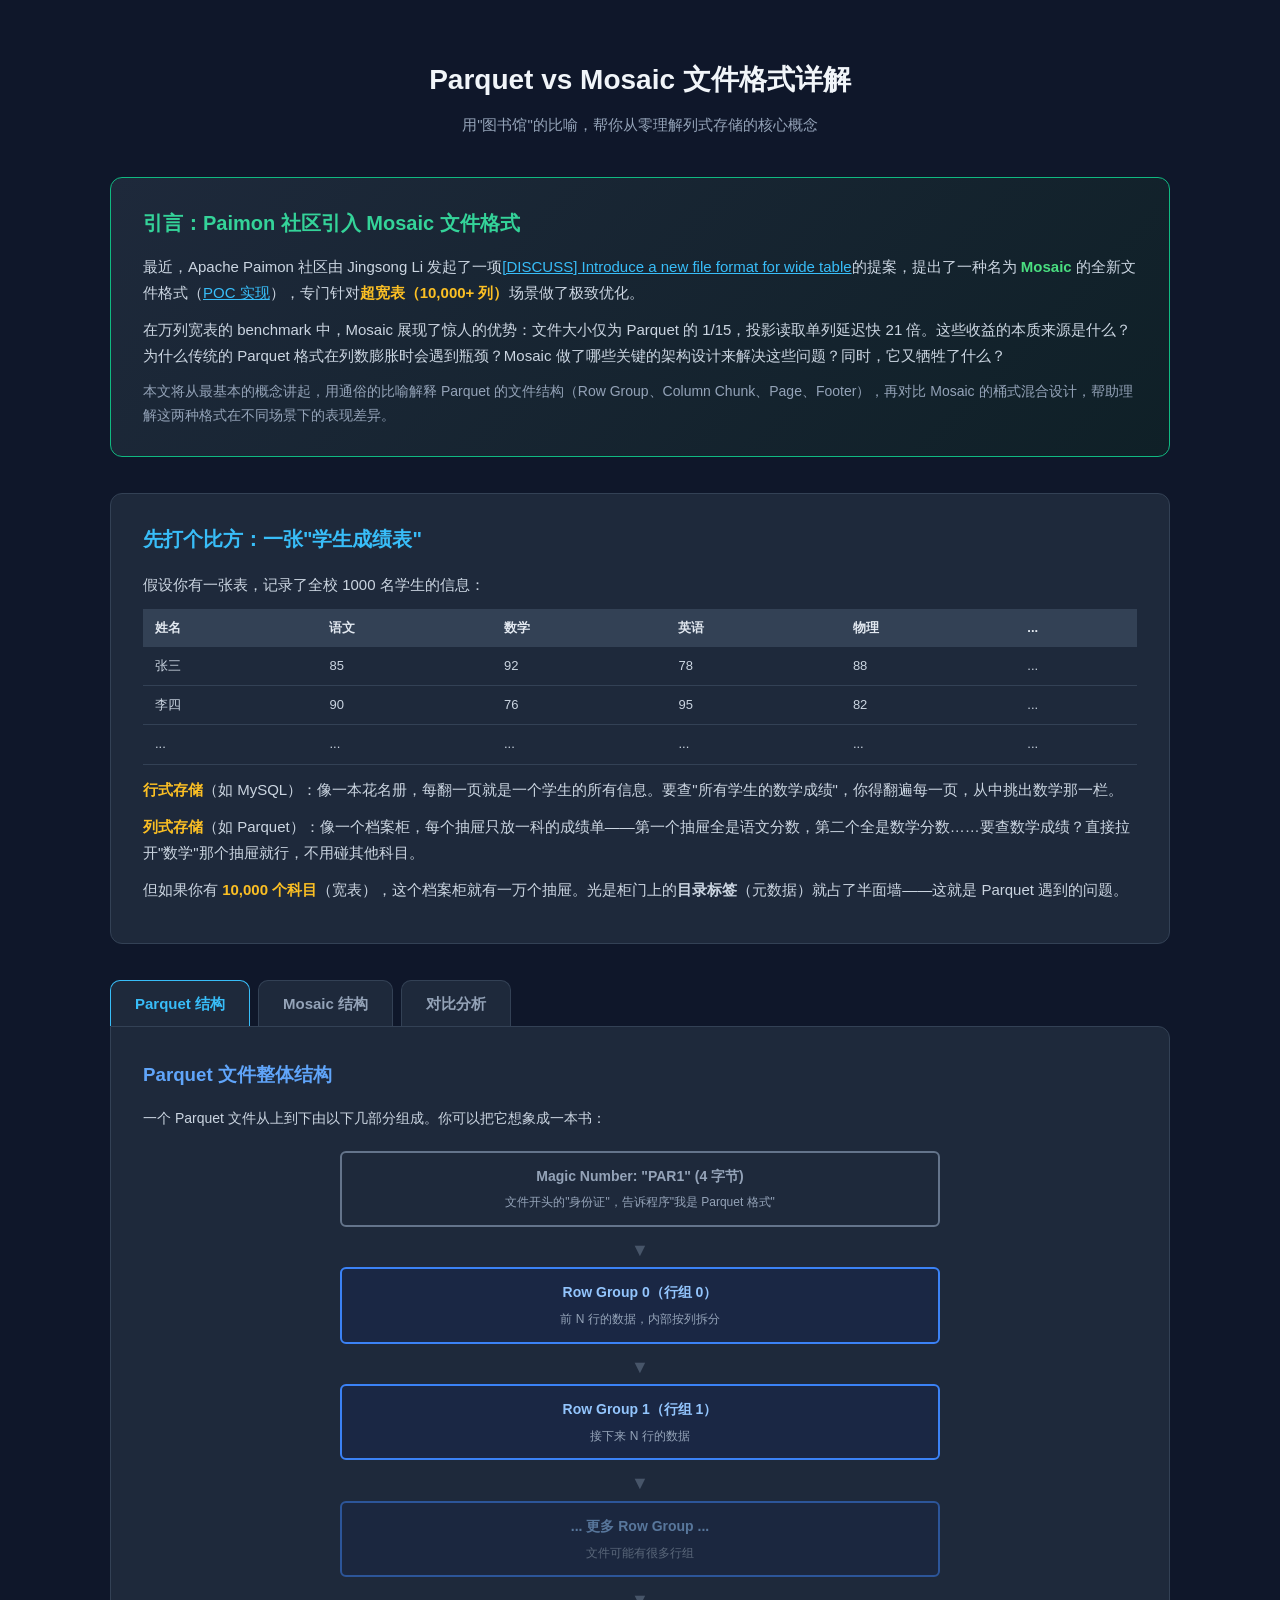
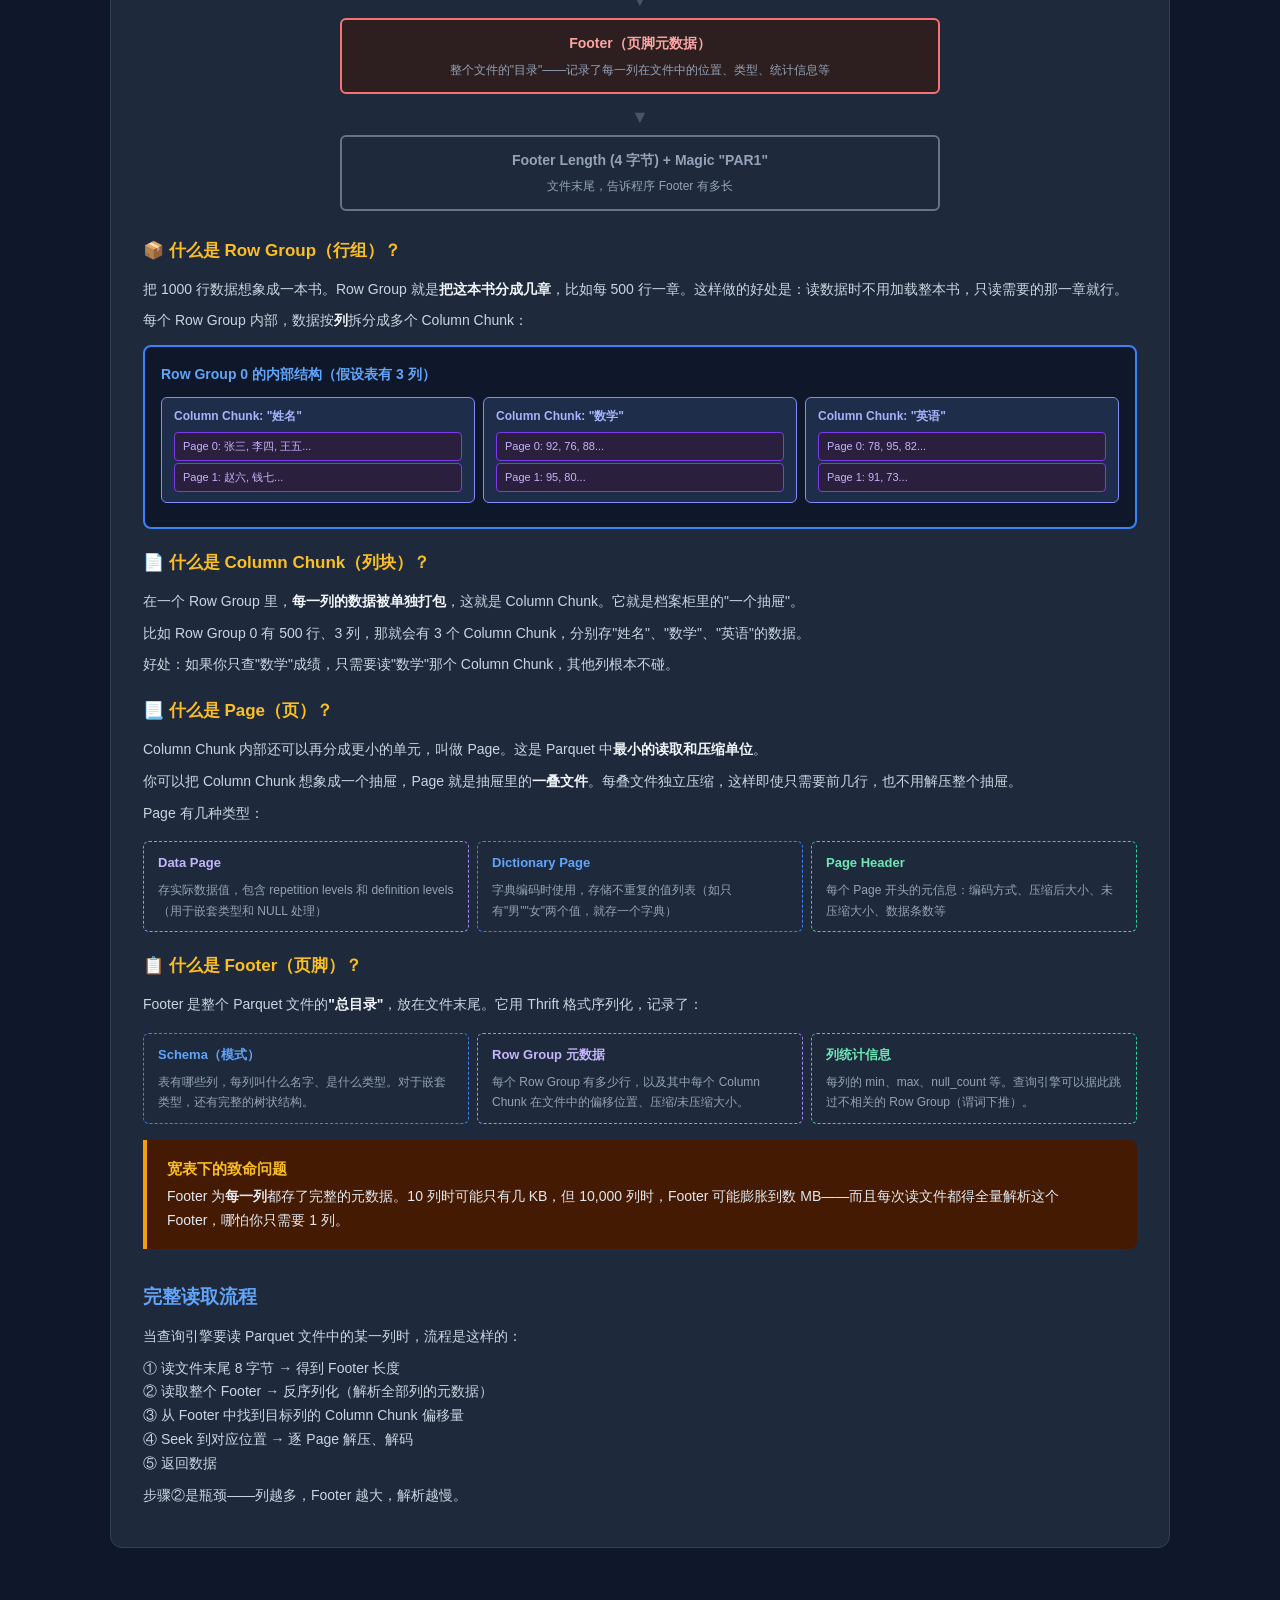
==== content/posts/parquet-vs-mosaic.html @ 613fd3ff "flink runtime learn：what is operator" ====
<!DOCTYPE html>
<html lang="zh-CN">
<head>
<meta charset="UTF-8">
<meta name="viewport" content="width=device-width, initial-scale=1.0">
<title>Parquet vs Mosaic 文件格式详解</title>
<style>
  * { margin: 0; padding: 0; box-sizing: border-box; }
  body { font-family: -apple-system, "Segoe UI", "PingFang SC", "Microsoft YaHei", sans-serif; background: #0f172a; color: #e2e8f0; line-height: 1.7; }

  .container { max-width: 1100px; margin: 0 auto; padding: 24px 20px 60px; }

  h1 { font-size: 28px; text-align: center; margin: 32px 0 8px; color: #f1f5f9; }
  .subtitle { text-align: center; color: #94a3b8; font-size: 15px; margin-bottom: 40px; }

  /* --- Analogy Section --- */
  .analogy { background: #1e293b; border-radius: 12px; padding: 28px 32px; margin-bottom: 36px; border: 1px solid #334155; }
  .analogy h2 { font-size: 20px; color: #38bdf8; margin-bottom: 16px; }
  .analogy p { color: #cbd5e1; margin-bottom: 12px; font-size: 15px; }
  .analogy .highlight { color: #fbbf24; font-weight: 600; }

  /* --- Tabs --- */
  .tabs { display: flex; gap: 8px; margin-bottom: 0; }
  .tab { padding: 10px 24px; border-radius: 10px 10px 0 0; cursor: pointer; font-size: 15px; font-weight: 600;
         background: #1e293b; color: #94a3b8; border: 1px solid #334155; border-bottom: none; transition: all 0.2s; }
  .tab.active { background: #1e293b; color: #38bdf8; border-color: #38bdf8; }
  .tab:hover { color: #e2e8f0; }

  .tab-content { display: none; background: #1e293b; border: 1px solid #334155; border-radius: 0 12px 12px 12px; padding: 32px; margin-bottom: 36px; }
  .tab-content.active { display: block; }

  /* --- File Layout Diagram --- */
  .file-diagram { display: flex; flex-direction: column; gap: 0; margin: 20px auto; max-width: 600px; }
  .file-block { border: 2px solid; border-radius: 6px; padding: 12px 16px; text-align: center; font-size: 14px; font-weight: 600; position: relative; margin-bottom: 6px; }
  .file-block .detail { font-weight: 400; font-size: 12px; color: #94a3b8; margin-top: 4px; }
  .file-block.rg { background: #1a2744; border-color: #3b82f6; color: #93c5fd; }
  .file-block.schema { background: #1a2e2a; border-color: #10b981; color: #6ee7b7; }
  .file-block.index { background: #2a1f3d; border-color: #a78bfa; color: #c4b5fd; }
  .file-block.footer { background: #2d1f1f; border-color: #f87171; color: #fca5a5; }
  .file-block.magic { background: #1e293b; border-color: #64748b; color: #94a3b8; }
  .file-block.cc { background: #172335; border-color: #60a5fa; color: #93c5fd; }
  .file-block.page { background: #1e2d4a; border-color: #818cf8; color: #a5b4fc; }

  /* --- Expanded Detail --- */
  .expand-zone { margin: 20px 0; }
  .expand-zone h3 { color: #fbbf24; font-size: 17px; margin-bottom: 12px; cursor: default; }
  .explain { color: #cbd5e1; font-size: 14px; margin-bottom: 8px; }
  .explain strong { color: #f1f5f9; }

  /* --- Nested Diagram --- */
  .nested { display: flex; gap: 8px; margin: 16px 0; flex-wrap: wrap; }
  .nested-box { border: 1.5px dashed; border-radius: 6px; padding: 10px 14px; flex: 1; min-width: 140px; }
  .nested-box .label { font-size: 13px; font-weight: 700; margin-bottom: 6px; }
  .nested-box .items { font-size: 12px; color: #94a3b8; }
  .nested-box.blue { border-color: #3b82f6; }
  .nested-box.blue .label { color: #60a5fa; }
  .nested-box.purple { border-color: #a78bfa; }
  .nested-box.purple .label { color: #c4b5fd; }
  .nested-box.green { border-color: #34d399; }
  .nested-box.green .label { color: #6ee7b7; }

  /* --- Table --- */
  .data-table { width: 100%; border-collapse: collapse; margin: 16px 0; font-size: 13px; }
  .data-table th { background: #334155; color: #e2e8f0; padding: 8px 12px; text-align: left; font-weight: 600; }
  .data-table td { padding: 8px 12px; border-bottom: 1px solid #334155; color: #cbd5e1; }
  .data-table tr:hover td { background: #1e293b; }

  /* --- Comparison --- */
  .compare-grid { display: grid; grid-template-columns: 1fr 1fr; gap: 20px; margin: 24px 0; }
  .compare-card { border-radius: 10px; padding: 20px 24px; }
  .compare-card.parquet-card { background: linear-gradient(135deg, #1e293b 0%, #1a2744 100%); border: 1px solid #3b82f6; }
  .compare-card.mosaic-card { background: linear-gradient(135deg, #1e293b 0%, #1a2e2a 100%); border: 1px solid #10b981; }
  .compare-card h3 { font-size: 18px; margin-bottom: 12px; }
  .compare-card.parquet-card h3 { color: #60a5fa; }
  .compare-card.mosaic-card h3 { color: #34d399; }
  .compare-card p { font-size: 14px; color: #94a3b8; margin-bottom: 8px; }
  .compare-card .stat { font-size: 28px; font-weight: 800; margin: 8px 0; }
  .compare-card.parquet-card .stat { color: #f87171; }
  .compare-card.mosaic-card .stat { color: #34d399; }

  /* --- Key Point --- */
  .key-point { background: #172554; border-left: 4px solid #3b82f6; padding: 16px 20px; border-radius: 0 8px 8px 0; margin: 20px 0; }
  .key-point.warn { background: #451a03; border-left-color: #f59e0b; }
  .key-point.green { background: #052e16; border-left-color: #22c55e; }
  .key-point p { font-size: 14px; color: #e2e8f0; }
  .key-point .title { font-weight: 700; color: #60a5fa; margin-bottom: 4px; font-size: 15px; }
  .key-point.warn .title { color: #fbbf24; }
  .key-point.green .title { color: #4ade80; }

  /* --- Row group expanded view --- */
  .rg-inner { border: 2px solid #3b82f6; border-radius: 8px; padding: 16px; margin: 12px 0; background: #0f172a; }
  .rg-inner .rg-title { color: #60a5fa; font-weight: 700; font-size: 14px; margin-bottom: 10px; }
  .cc-row { display: flex; gap: 8px; margin-bottom: 8px; flex-wrap: wrap; }
  .cc-box { border: 1.5px solid #818cf8; border-radius: 6px; padding: 8px 12px; flex: 1; min-width: 120px; background: #1e2d4a; }
  .cc-box .cc-label { font-size: 12px; color: #a5b4fc; font-weight: 600; margin-bottom: 6px; }
  .page-bar { background: #2a1f3d; border: 1px solid #7c3aed; border-radius: 4px; padding: 4px 8px; font-size: 11px; color: #c4b5fd; margin: 2px 0; }

  .section-title { font-size: 22px; color: #f1f5f9; margin: 40px 0 16px; padding-bottom: 8px; border-bottom: 1px solid #334155; }

  /* --- Interactive hover --- */
  .hoverable { cursor: help; transition: transform 0.15s, box-shadow 0.15s; }
  .hoverable:hover { transform: translateY(-2px); box-shadow: 0 4px 20px rgba(0,0,0,0.3); }

  .arrow-down { text-align: center; color: #475569; font-size: 18px; margin: 2px 0; }

  /* Bucket diagram for Mosaic */
  .bucket-row { display: flex; gap: 6px; margin: 8px 0; flex-wrap: wrap; }
  .bucket { border: 1.5px solid #10b981; border-radius: 6px; padding: 8px 10px; background: #0d2818; flex: 1; min-width: 90px; text-align: center; }
  .bucket .b-label { font-size: 12px; color: #34d399; font-weight: 700; }
  .bucket .b-cols { font-size: 11px; color: #6ee7b7; margin-top: 4px; }

  @media (max-width: 700px) {
    .compare-grid { grid-template-columns: 1fr; }
    .container { padding: 16px 12px 40px; }
  }
</style>
</head>
<body>

<div class="container">

<h1>Parquet vs Mosaic 文件格式详解</h1>
<p class="subtitle">用"图书馆"的比喻，帮你从零理解列式存储的核心概念</p>

<!-- ========== 引言 ========== -->
<div style="background: linear-gradient(135deg, #1e293b 0%, #0f2027 100%); border-radius: 12px; padding: 28px 32px; margin-bottom: 36px; border: 1px solid #10b981;">
  <h2 style="font-size: 20px; color: #34d399; margin-bottom: 14px;">引言：Paimon 社区引入 Mosaic 文件格式</h2>
  <p style="color: #cbd5e1; font-size: 15px; margin-bottom: 12px;">
    最近，Apache Paimon 社区由 Jingsong Li 发起了一项<a href="https://lists.apache.org/thread/lzfm05wdh363tchpmm427otznz78w346" style="color:#38bdf8; text-decoration:underline;" target="_blank">[DISCUSS] Introduce a new file format for wide table</a>的提案，提出了一种名为 <strong style="color:#4ade80;">Mosaic</strong> 的全新文件格式（<a href="https://github.com/JingsongLi/paimon/commit/dd272d93df2f5a52c509d96733c608876cd8e0a4#diff-4228f4e8b9969a75beb7ef6472ae5e7fb5ee3afd0966f1703b22876fc974b046" style="color:#38bdf8; text-decoration:underline;" target="_blank">POC 实现</a>），专门针对<strong style="color:#fbbf24;">超宽表（10,000+ 列）</strong>场景做了极致优化。
  </p>
  <p style="color: #cbd5e1; font-size: 15px; margin-bottom: 12px;">
    在万列宽表的 benchmark 中，Mosaic 展现了惊人的优势：文件大小仅为 Parquet 的 1/15，投影读取单列延迟快 21 倍。这些收益的本质来源是什么？为什么传统的 Parquet 格式在列数膨胀时会遇到瓶颈？Mosaic 做了哪些关键的架构设计来解决这些问题？同时，它又牺牲了什么？
  </p>
  <p style="color: #94a3b8; font-size: 14px; margin-bottom: 0;">
    本文将从最基本的概念讲起，用通俗的比喻解释 Parquet 的文件结构（Row Group、Column Chunk、Page、Footer），再对比 Mosaic 的桶式混合设计，帮助理解这两种格式在不同场景下的表现差异。
  </p>
</div>

<!-- ========== ANALOGY ========== -->
<div class="analogy">
  <h2>先打个比方：一张"学生成绩表"</h2>
  <p>假设你有一张表，记录了全校 1000 名学生的信息：</p>
  <table class="data-table" style="margin: 12px 0;">
    <tr><th>姓名</th><th>语文</th><th>数学</th><th>英语</th><th>物理</th><th>...</th></tr>
    <tr><td>张三</td><td>85</td><td>92</td><td>78</td><td>88</td><td>...</td></tr>
    <tr><td>李四</td><td>90</td><td>76</td><td>95</td><td>82</td><td>...</td></tr>
    <tr><td>...</td><td>...</td><td>...</td><td>...</td><td>...</td><td>...</td></tr>
  </table>
  <p><span class="highlight">行式存储</span>（如 MySQL）：像一本花名册，每翻一页就是一个学生的所有信息。要查"所有学生的数学成绩"，你得翻遍每一页，从中挑出数学那一栏。</p>
  <p><span class="highlight">列式存储</span>（如 Parquet）：像一个档案柜，每个抽屉只放一科的成绩单——第一个抽屉全是语文分数，第二个全是数学分数……要查数学成绩？直接拉开"数学"那个抽屉就行，不用碰其他科目。</p>
  <p>但如果你有 <span class="highlight">10,000 个科目</span>（宽表），这个档案柜就有一万个抽屉。光是柜门上的<strong>目录标签</strong>（元数据）就占了半面墙——这就是 Parquet 遇到的问题。</p>
</div>

<!-- ========== TAB SECTION ========== -->
<div class="tabs">
  <div class="tab active" onclick="switchTab(0)">Parquet 结构</div>
  <div class="tab" onclick="switchTab(1)">Mosaic 结构</div>
  <div class="tab" onclick="switchTab(2)">对比分析</div>
</div>

<!-- ========== TAB 0: PARQUET ========== -->
<div class="tab-content active" id="tab0">

  <h3 style="color:#60a5fa; margin-bottom: 16px;">Parquet 文件整体结构</h3>
  <p class="explain">一个 Parquet 文件从上到下由以下几部分组成。你可以把它想象成一本书：</p>

  <div class="file-diagram">
    <div class="file-block magic hoverable">Magic Number: "PAR1" (4 字节)<div class="detail">文件开头的"身份证"，告诉程序"我是 Parquet 格式"</div></div>
    <div class="arrow-down">▼</div>
    <div class="file-block rg hoverable">Row Group 0（行组 0）<div class="detail">前 N 行的数据，内部按列拆分</div></div>
    <div class="arrow-down">▼</div>
    <div class="file-block rg hoverable">Row Group 1（行组 1）<div class="detail">接下来 N 行的数据</div></div>
    <div class="arrow-down">▼</div>
    <div class="file-block rg hoverable" style="opacity:0.5;">... 更多 Row Group ...<div class="detail">文件可能有很多行组</div></div>
    <div class="arrow-down">▼</div>
    <div class="file-block footer hoverable">Footer（页脚元数据）<div class="detail">整个文件的"目录"——记录了每一列在文件中的位置、类型、统计信息等</div></div>
    <div class="arrow-down">▼</div>
    <div class="file-block magic hoverable">Footer Length (4 字节) + Magic "PAR1"<div class="detail">文件末尾，告诉程序 Footer 有多长</div></div>
  </div>

  <!-- Row Group 展开 -->
  <div class="expand-zone">
    <h3>📦 什么是 Row Group（行组）？</h3>
    <p class="explain">把 1000 行数据想象成一本书。Row Group 就是<strong>把这本书分成几章</strong>，比如每 500 行一章。这样做的好处是：读数据时不用加载整本书，只读需要的那一章就行。</p>
    <p class="explain" style="margin-top: 8px;">每个 Row Group 内部，数据按<strong>列</strong>拆分成多个 Column Chunk：</p>

    <div class="rg-inner">
      <div class="rg-title">Row Group 0 的内部结构（假设表有 3 列）</div>
      <div class="cc-row">
        <div class="cc-box hoverable">
          <div class="cc-label">Column Chunk: "姓名"</div>
          <div class="page-bar">Page 0: 张三, 李四, 王五...</div>
          <div class="page-bar">Page 1: 赵六, 钱七...</div>
        </div>
        <div class="cc-box hoverable">
          <div class="cc-label">Column Chunk: "数学"</div>
          <div class="page-bar">Page 0: 92, 76, 88...</div>
          <div class="page-bar">Page 1: 95, 80...</div>
        </div>
        <div class="cc-box hoverable">
          <div class="cc-label">Column Chunk: "英语"</div>
          <div class="page-bar">Page 0: 78, 95, 82...</div>
          <div class="page-bar">Page 1: 91, 73...</div>
        </div>
      </div>
    </div>
  </div>

  <div class="expand-zone">
    <h3>📄 什么是 Column Chunk（列块）？</h3>
    <p class="explain">在一个 Row Group 里，<strong>每一列的数据被单独打包</strong>，这就是 Column Chunk。它就是档案柜里的"一个抽屉"。</p>
    <p class="explain">比如 Row Group 0 有 500 行、3 列，那就会有 3 个 Column Chunk，分别存"姓名"、"数学"、"英语"的数据。</p>
    <p class="explain">好处：如果你只查"数学"成绩，只需要读"数学"那个 Column Chunk，其他列根本不碰。</p>
  </div>

  <div class="expand-zone">
    <h3>📃 什么是 Page（页）？</h3>
    <p class="explain">Column Chunk 内部还可以再分成更小的单元，叫做 Page。这是 Parquet 中<strong>最小的读取和压缩单位</strong>。</p>
    <p class="explain">你可以把 Column Chunk 想象成一个抽屉，Page 就是抽屉里的<strong>一叠文件</strong>。每叠文件独立压缩，这样即使只需要前几行，也不用解压整个抽屉。</p>
    <p class="explain">Page 有几种类型：</p>
    <div class="nested">
      <div class="nested-box purple hoverable">
        <div class="label">Data Page</div>
        <div class="items">存实际数据值，包含 repetition levels 和 definition levels（用于嵌套类型和 NULL 处理）</div>
      </div>
      <div class="nested-box blue hoverable">
        <div class="label">Dictionary Page</div>
        <div class="items">字典编码时使用，存储不重复的值列表（如只有"男""女"两个值，就存一个字典）</div>
      </div>
      <div class="nested-box green hoverable">
        <div class="label">Page Header</div>
        <div class="items">每个 Page 开头的元信息：编码方式、压缩后大小、未压缩大小、数据条数等</div>
      </div>
    </div>
  </div>

  <div class="expand-zone">
    <h3>📋 什么是 Footer（页脚）？</h3>
    <p class="explain">Footer 是整个 Parquet 文件的<strong>"总目录"</strong>，放在文件末尾。它用 Thrift 格式序列化，记录了：</p>
    <div class="nested">
      <div class="nested-box blue hoverable">
        <div class="label">Schema（模式）</div>
        <div class="items">表有哪些列，每列叫什么名字、是什么类型。对于嵌套类型，还有完整的树状结构。</div>
      </div>
      <div class="nested-box purple hoverable">
        <div class="label">Row Group 元数据</div>
        <div class="items">每个 Row Group 有多少行，以及其中每个 Column Chunk 在文件中的偏移位置、压缩/未压缩大小。</div>
      </div>
      <div class="nested-box green hoverable">
        <div class="label">列统计信息</div>
        <div class="items">每列的 min、max、null_count 等。查询引擎可以据此跳过不相关的 Row Group（谓词下推）。</div>
      </div>
    </div>
    <div class="key-point warn" style="margin-top: 16px;">
      <div class="title">宽表下的致命问题</div>
      <p>Footer 为<strong>每一列</strong>都存了完整的元数据。10 列时可能只有几 KB，但 10,000 列时，Footer 可能膨胀到数 MB——而且每次读文件都得全量解析这个 Footer，哪怕你只需要 1 列。</p>
    </div>
  </div>

  <h3 style="color:#60a5fa; margin-top: 32px; margin-bottom: 12px;">完整读取流程</h3>
  <p class="explain">当查询引擎要读 Parquet 文件中的某一列时，流程是这样的：</p>
  <p class="explain">① 读文件末尾 8 字节 → 得到 Footer 长度<br>
  ② 读取整个 Footer → 反序列化（解析全部列的元数据）<br>
  ③ 从 Footer 中找到目标列的 Column Chunk 偏移量<br>
  ④ Seek 到对应位置 → 逐 Page 解压、解码<br>
  ⑤ 返回数据</p>
  <p class="explain">步骤②是瓶颈——列越多，Footer 越大，解析越慢。</p>
</div>

<!-- ========== TAB 1: MOSAIC ========== -->
<div class="tab-content" id="tab1">

  <h3 style="color:#34d399; margin-bottom: 16px;">Mosaic 文件整体结构</h3>
  <p class="explain">Mosaic 的关键创新：在列和文件之间加了一层<strong>"桶"（Bucket）</strong>。回到档案柜的比喻——它不是一万个小抽屉，而是把一万门课按名称分成 100 个大柜子，每个柜子里放约 100 门课的成绩单，每个柜子<strong>整体上锁</strong>（压缩）。</p>

  <div class="file-diagram">
    <div class="file-block rg hoverable" style="border-color:#10b981; background:#0d2818; color:#6ee7b7;">
      Row Group 0: Bucket Data
      <div class="detail" style="color:#6ee7b7;">多个 Bucket 压缩块，只存非空桶</div>
    </div>
    <div class="arrow-down">▼</div>
    <div class="file-block rg hoverable" style="border-color:#10b981; background:#0d2818; color:#6ee7b7; opacity:0.5;">
      Row Group 1: Bucket Data
      <div class="detail" style="color:#6ee7b7;">...</div>
    </div>
    <div class="arrow-down">▼</div>
    <div class="file-block schema hoverable">
      Schema Block（模式块）
      <div class="detail">列名用 BPE + Front Coding 压缩，极致节省空间</div>
    </div>
    <div class="arrow-down">▼</div>
    <div class="file-block index hoverable">
      Row Group Index（行组索引）
      <div class="detail">varint 编码，记录每个桶的偏移和大小</div>
    </div>
    <div class="arrow-down">▼</div>
    <div class="file-block footer hoverable" style="border-color:#10b981; background:#052e16; color:#4ade80;">
      Footer（固定 32 字节！）
      <div class="detail">无论多少列，永远只有 32 字节</div>
    </div>
  </div>

  <!-- Bucket 概念 -->
  <div class="expand-zone">
    <h3>🪣 核心概念：Bucket（桶）</h3>
    <p class="explain">10,000 列按名称排序后，均匀分成约 100 个桶：</p>
    <p class="explain" style="font-family: monospace; color: #34d399; font-size: 13px;">bucketId = 列的排序位置 × 总桶数 / 总列数</p>
    <div class="bucket-row">
      <div class="bucket hoverable"><div class="b-label">Bucket 0</div><div class="b-cols">acc_x, acc_y, acc_z,<br>altitude, angle_...</div></div>
      <div class="bucket hoverable"><div class="b-label">Bucket 1</div><div class="b-cols">battery_level,<br>battery_temp,<br>brake_...</div></div>
      <div class="bucket hoverable"><div class="b-label">Bucket 2</div><div class="b-cols">engine_coolant_p,<br>engine_coolant_t,<br>engine_oil_...</div></div>
      <div class="bucket hoverable"><div class="b-label">...</div><div class="b-cols">更多桶</div></div>
      <div class="bucket hoverable"><div class="b-label">Bucket 99</div><div class="b-cols">wind_dir,<br>wind_speed,<br>yaw_rate</div></div>
    </div>
    <div class="key-point green">
      <div class="title">为什么按名称排序分桶？</div>
      <p>因为现实中的列名往往有共同前缀（如 engine_coolant_temp、engine_coolant_pressure）。排序后它们自然聚在一起，同桶内的数据更相似 → 压缩率更高，而且查询相关列时只需读少数几个桶。</p>
    </div>
  </div>

  <!-- Bucket 内部 -->
  <div class="expand-zone">
    <h3>🔍 Bucket 内部长什么样？</h3>
    <p class="explain">每个 Bucket 是一个独立压缩块，内部是<strong>列式</strong>存储。和 Parquet 不同的是，它用极简的方式标记每列的编码，没有 Page Header 等额外结构：</p>
    <div class="rg-inner" style="border-color: #10b981;">
      <div class="rg-title" style="color: #34d399;">Bucket 2 内部结构（解压后）</div>
      <div style="display: flex; flex-direction: column; gap: 6px;">
        <div class="page-bar" style="background:#052e16; border-color:#10b981; color:#6ee7b7;">Encoding Flags: 每列 2 bit — [PLAIN, CONST, ALL_NULL, DICT, ...]</div>
        <div class="page-bar" style="background:#052e16; border-color:#10b981; color:#6ee7b7;">Has-Nulls Flags: 每列 1 bit</div>
        <div class="page-bar" style="background:#052e16; border-color:#10b981; color:#6ee7b7;">CONST 元数据: coolant_pressure = 101.3 (只存1个值!)</div>
        <div class="page-bar" style="background:#052e16; border-color:#10b981; color:#6ee7b7;">DICT 元数据: oil_grade → {5W-30, 10W-40} (2个值)</div>
        <div class="page-bar" style="background:#052e16; border-color:#10b981; color:#6ee7b7;">Null Bitmaps: 标记哪些行是 NULL</div>
        <div class="page-bar" style="background:#052e16; border-color:#10b981; color:#6ee7b7;">Column Data: PLAIN 列的原始数据 + DICT 列的 bit-packed 索引</div>
      </div>
    </div>

    <p class="explain" style="margin-top: 12px;">四种编码的含义：</p>
    <table class="data-table">
      <tr><th>编码</th><th>使用场景</th><th>存储开销</th></tr>
      <tr><td style="color:#4ade80; font-weight:700;">ALL_NULL</td><td>该列在这个 Row Group 里全是 NULL</td><td>0 字节（仅 encoding flag 中 2 bit）</td></tr>
      <tr><td style="color:#fbbf24; font-weight:700;">CONST</td><td>所有非空值都一样（如某传感器一直读 0）</td><td>只存 1 个值</td></tr>
      <tr><td style="color:#818cf8; font-weight:700;">DICT</td><td>2-255 个不同值</td><td>字典 + bit-packed 索引（极省空间）</td></tr>
      <tr><td style="color:#94a3b8; font-weight:700;">PLAIN</td><td>值很多样</td><td>原始值逐行存储</td></tr>
    </table>
    <div class="key-point green">
      <div class="title">宽表杀手锏</div>
      <p>宽表中大量列在某段时间内可能全为 NULL 或只有一个常量值。ALL_NULL 列的开销仅 2 bit，CONST 列只多存一个值——10,000 列中 8,000 列为空，成本几乎为零。而 Parquet 对每列都有固定的 Page 头等结构开销。</p>
    </div>
  </div>

  <!-- Schema 压缩 -->
  <div class="expand-zone">
    <h3>🗜️ 列名怎么压缩？</h3>
    <p class="explain">10,000 个列名 × 平均 80 字节 = 800KB 纯列名。Mosaic 用两招压缩：</p>
    <div class="nested">
      <div class="nested-box green hoverable">
        <div class="label">Front Coding（前缀编码）</div>
        <div class="items">列名排序后，每个只存"和前一个共享了多少字节 + 新增的部分"。<br>例如：<br>• engine_coolant_pressure → 完整存储<br>• engine_coolant_temperature → 共享 16 字节 + "temperature"<br>（Lucene、LevelDB 都用这个技术）</div>
      </div>
      <div class="nested-box green hoverable">
        <div class="label">BPE（字节对编码）</div>
        <div class="items">统计列名中高频出现的子串（如 _status、_value），用一个单字节 token 替代。<br>最多 128 条规则，可以把 _timestamp 这种 10 字节子串压成 1 字节。<br>仅限 ASCII 列名。</div>
      </div>
    </div>
  </div>

  <!-- Mosaic 完整读取流程 -->
  <h3 style="color:#34d399; margin-top: 32px; margin-bottom: 12px;">完整读取流程</h3>
  <p class="explain">当查询引擎要从 Mosaic 文件中读取某一列时，流程如下（假设要从 10,000 列中读取 <code style="color:#fbbf24;">engine_coolant_temp</code> 这一列）：</p>

  <!-- Step by step with visual flow -->
  <div style="margin: 20px 0;">

    <!-- Step 1 -->
    <div style="display:flex; align-items:flex-start; margin-bottom: 16px;">
      <div style="min-width:36px; height:36px; border-radius:50%; background:#10b981; color:#fff; display:flex; align-items:center; justify-content:center; font-weight:800; font-size:16px; margin-right:14px; margin-top:2px;">1</div>
      <div>
        <div style="font-weight:700; color:#e2e8f0; font-size:15px; margin-bottom:4px;">读取文件末尾 32 字节 → 得到 Footer</div>
        <p class="explain" style="margin:0;">固定大小，一次 I/O 搞定。从中拿到两个关键地址：<code style="color:#a5b4fc;">schemaBlockOffset</code> 和 <code style="color:#a5b4fc;">indexOffset</code>，以及 <code style="color:#a5b4fc;">numBuckets=100</code>。</p>
        <div class="page-bar" style="background:#052e16; border-color:#10b981; color:#6ee7b7; display:inline-block; margin-top:6px;">32 字节 → 得到 schemaBlockOffset=0x5F200, indexOffset=0x5FA00, numBuckets=100</div>
      </div>
    </div>

    <!-- Step 2 -->
    <div style="display:flex; align-items:flex-start; margin-bottom: 16px;">
      <div style="min-width:36px; height:36px; border-radius:50%; background:#10b981; color:#fff; display:flex; align-items:center; justify-content:center; font-weight:800; font-size:16px; margin-right:14px; margin-top:2px;">2</div>
      <div>
        <div style="font-weight:700; color:#e2e8f0; font-size:15px; margin-bottom:4px;">读取 Schema Block → 找到目标列属于哪个桶</div>
        <p class="explain" style="margin:0;">Seek 到 <code style="color:#a5b4fc;">schemaBlockOffset</code>，读取并解压 Schema Block。在列名有序列表中找到 <code style="color:#fbbf24;">engine_coolant_temp</code>，根据它在排序中的位置计算：</p>
        <div class="page-bar" style="background:#052e16; border-color:#10b981; color:#6ee7b7; display:inline-block; margin-top:6px;">sortedPosition=2347, bucketId = 2347 × 100 / 10000 = <strong style="color:#fbbf24;">23</strong></div>
        <p class="explain" style="margin:4px 0 0 0; color:#94a3b8; font-size:12px;">同时得到该列在桶内的本地位置（第几列）和数据类型信息。</p>
      </div>
    </div>

    <!-- Step 3 -->
    <div style="display:flex; align-items:flex-start; margin-bottom: 16px;">
      <div style="min-width:36px; height:36px; border-radius:50%; background:#10b981; color:#fff; display:flex; align-items:center; justify-content:center; font-weight:800; font-size:16px; margin-right:14px; margin-top:2px;">3</div>
      <div>
        <div style="font-weight:700; color:#e2e8f0; font-size:15px; margin-bottom:4px;">读取 Row Group Index → 找到 Bucket 23 在文件中的物理位置</div>
        <p class="explain" style="margin:0;">Seek 到 <code style="color:#a5b4fc;">indexOffset</code>，读取 varint 编码的 Row Group Index。从中找到 Row Group 0 里 Bucket 23 的条目：</p>
        <div class="page-bar" style="background:#052e16; border-color:#10b981; color:#6ee7b7; display:inline-block; margin-top:6px;">bucketId=23, offset=0x1A400, compressedSize=4096, uncompressedSize=7800</div>
      </div>
    </div>

    <!-- Step 4 -->
    <div style="display:flex; align-items:flex-start; margin-bottom: 16px;">
      <div style="min-width:36px; height:36px; border-radius:50%; background:#10b981; color:#fff; display:flex; align-items:center; justify-content:center; font-weight:800; font-size:16px; margin-right:14px; margin-top:2px;">4</div>
      <div>
        <div style="font-weight:700; color:#e2e8f0; font-size:15px; margin-bottom:4px;">Seek 到 Bucket 23 → 读取并解压这一个桶（4KB）</div>
        <p class="explain" style="margin:0;">只读 4KB 压缩数据，用 Zstd 解压得到 7.8KB。这个桶里约有 100 列的数据——但 <strong>其余 9,900 列的数据完全没碰</strong>。</p>
        <div class="page-bar" style="background:#052e16; border-color:#10b981; color:#6ee7b7; display:inline-block; margin-top:6px;">只解压了 1/100 的数据！其余 99 个桶完全跳过。</div>
      </div>
    </div>

    <!-- Step 5 -->
    <div style="display:flex; align-items:flex-start; margin-bottom: 16px;">
      <div style="min-width:36px; height:36px; border-radius:50%; background:#10b981; color:#fff; display:flex; align-items:center; justify-content:center; font-weight:800; font-size:16px; margin-right:14px; margin-top:2px;">5</div>
      <div>
        <div style="font-weight:700; color:#e2e8f0; font-size:15px; margin-bottom:4px;">在桶内定位目标列 → 解码数据</div>
        <p class="explain" style="margin:0;">桶解压后，根据 encoding flags 找到 <code style="color:#fbbf24;">engine_coolant_temp</code> 的编码方式（比如 PLAIN），跳过桶内其他列的数据区，直接读取目标列的值：</p>
        <div style="display:flex; gap:6px; flex-wrap:wrap; margin-top:8px;">
          <div class="page-bar" style="background:#052e16; border-color:#10b981; color:#6ee7b7;">读 encoding flag → PLAIN</div>
          <div class="page-bar" style="background:#052e16; border-color:#10b981; color:#6ee7b7;">读 null bitmap → 标记哪些行为 NULL</div>
          <div class="page-bar" style="background:#052e16; border-color:#10b981; color:#6ee7b7;">读 data → [92.3, 91.8, NULL, 93.1, ...]</div>
        </div>
      </div>
    </div>

    <!-- Step 6 -->
    <div style="display:flex; align-items:flex-start; margin-bottom: 4px;">
      <div style="min-width:36px; height:36px; border-radius:50%; background:#10b981; color:#fff; display:flex; align-items:center; justify-content:center; font-weight:800; font-size:16px; margin-right:14px; margin-top:2px;">6</div>
      <div>
        <div style="font-weight:700; color:#e2e8f0; font-size:15px; margin-bottom:4px;">返回数据</div>
        <p class="explain" style="margin:0;">如果有多个 Row Group，对每个 Row Group 重复步骤 3-5（Schema 只需解析一次）。</p>
      </div>
    </div>

  </div>

  <!-- I/O comparison -->
  <div class="key-point green" style="margin-top: 20px;">
    <div class="title">I/O 对比：读 1 列时实际发生了什么？</div>
    <p style="margin-top:8px;">
      <strong style="color:#60a5fa;">Parquet：</strong>读 Footer（可能几 MB）→ 全量反序列化 10,000 列的元数据 → Seek 到目标 Column Chunk → 逐 Page 解压<br>
      <strong style="color:#34d399;">Mosaic：</strong>读 Footer（32 字节）→ 读 Schema Block（找桶号）→ 读 Index（找桶位置）→ 只解压 1 个桶（~4KB）<br><br>
      Parquet 的瓶颈在步骤 2（解析 MB 级 Footer），Mosaic 最重的步骤是解压一个桶——而那个桶可能只有几 KB。这就是为什么读 1/10,000 列时 Mosaic 比 Parquet 快 21 倍。
    </p>
  </div>

  <!-- Visual flow comparison diagram -->
  <h3 style="color:#34d399; margin-top: 28px; margin-bottom: 12px;">读取流程对比图</h3>
  <div style="display: grid; grid-template-columns: 1fr 1fr; gap: 16px; margin-top: 12px;">
    <!-- Parquet flow -->
    <div style="background:#0f172a; border:1px solid #3b82f6; border-radius:8px; padding:16px;">
      <div style="color:#60a5fa; font-weight:700; font-size:14px; text-align:center; margin-bottom:12px;">Parquet 读取 1 列</div>
      <div style="display:flex; flex-direction:column; align-items:center; gap:4px; font-size:12px;">
        <div style="background:#1e293b; border:1px solid #475569; border-radius:4px; padding:6px 10px; width:100%; text-align:center; color:#94a3b8;">① 读末尾 8B → Footer 长度</div>
        <div style="color:#475569;">↓</div>
        <div style="background:#451a03; border:1px solid #f59e0b; border-radius:4px; padding:6px 10px; width:100%; text-align:center; color:#fbbf24; font-weight:600;">② 读 & 解析整个 Footer（~3MB）<br><span style="font-size:11px; color:#f59e0b;">解析 10,000 列的完整元数据！</span></div>
        <div style="color:#475569;">↓</div>
        <div style="background:#1e293b; border:1px solid #475569; border-radius:4px; padding:6px 10px; width:100%; text-align:center; color:#94a3b8;">③ 找到目标列 offset</div>
        <div style="color:#475569;">↓</div>
        <div style="background:#1e293b; border:1px solid #475569; border-radius:4px; padding:6px 10px; width:100%; text-align:center; color:#94a3b8;">④ Seek + 逐 Page 解压</div>
        <div style="color:#475569;">↓</div>
        <div style="background:#1e293b; border:1px solid #475569; border-radius:4px; padding:6px 10px; width:100%; text-align:center; color:#94a3b8;">⑤ 返回数据</div>
        <div style="margin-top:8px; color:#f87171; font-weight:600; font-size:13px;">瓶颈：步骤②，O(列数) 开销</div>
      </div>
    </div>
    <!-- Mosaic flow -->
    <div style="background:#0f172a; border:1px solid #10b981; border-radius:8px; padding:16px;">
      <div style="color:#34d399; font-weight:700; font-size:14px; text-align:center; margin-bottom:12px;">Mosaic 读取 1 列</div>
      <div style="display:flex; flex-direction:column; align-items:center; gap:4px; font-size:12px;">
        <div style="background:#052e16; border:1px solid #10b981; border-radius:4px; padding:6px 10px; width:100%; text-align:center; color:#6ee7b7;">① 读末尾 32B → Footer（固定）</div>
        <div style="color:#475569;">↓</div>
        <div style="background:#052e16; border:1px solid #10b981; border-radius:4px; padding:6px 10px; width:100%; text-align:center; color:#6ee7b7;">② 读 Schema Block → 算出桶号</div>
        <div style="color:#475569;">↓</div>
        <div style="background:#052e16; border:1px solid #10b981; border-radius:4px; padding:6px 10px; width:100%; text-align:center; color:#6ee7b7;">③ 读 Index → 找到桶的物理位置</div>
        <div style="color:#475569;">↓</div>
        <div style="background:#052e16; border:1.5px solid #4ade80; border-radius:4px; padding:6px 10px; width:100%; text-align:center; color:#4ade80; font-weight:600;">④ 只解压 1 个桶（~4KB）<br><span style="font-size:11px; color:#6ee7b7;">跳过其余 99 个桶！</span></div>
        <div style="color:#475569;">↓</div>
        <div style="background:#052e16; border:1px solid #10b981; border-radius:4px; padding:6px 10px; width:100%; text-align:center; color:#6ee7b7;">⑤ 桶内定位列 → 解码 → 返回</div>
        <div style="margin-top:8px; color:#4ade80; font-weight:600; font-size:13px;">每步都是 O(1) 或 O(桶数) 开销</div>
      </div>
    </div>
  </div>

</div>

<!-- ========== TAB 2: COMPARISON ========== -->
<div class="tab-content" id="tab2">

  <h3 style="color:#e2e8f0; margin-bottom: 16px;">为什么 Mosaic 能支持更宽的列？</h3>

  <div class="compare-grid">
    <div class="compare-card parquet-card hoverable">
      <h3>Parquet (10,000 列, 10 行)</h3>
      <p>文件大小</p>
      <div class="stat">9,696 KB</div>
      <p>几乎全是元数据开销</p>
    </div>
    <div class="compare-card mosaic-card hoverable">
      <h3>Mosaic (10,000 列, 10 行)</h3>
      <p>文件大小</p>
      <div class="stat">654 KB</div>
      <p>比 Parquet 小 14.8 倍</p>
    </div>
  </div>

  <div class="compare-grid">
    <div class="compare-card parquet-card hoverable">
      <h3>Parquet 读 1/10,000 列</h3>
      <p>读取延迟（500行）</p>
      <div class="stat">50,919 μs</div>
      <p>需要先解析整个 Footer</p>
    </div>
    <div class="compare-card mosaic-card hoverable">
      <h3>Mosaic 读 1/10,000 列</h3>
      <p>读取延迟（500行）</p>
      <div class="stat">2,374 μs</div>
      <p>只解压 1 个桶，快 21 倍</p>
    </div>
  </div>

  <h3 style="color:#e2e8f0; margin: 32px 0 16px;">根本原因：三个维度的对比</h3>

  <div class="key-point" style="margin-bottom: 12px;">
    <div class="title">① 元数据规模：O(n) vs O(1)</div>
    <p><strong>Parquet</strong>: Footer 大小随列数线性增长。10,000 列 → MB 级 Footer，每次读文件都要全量解析。<br>
    <strong>Mosaic</strong>: Footer 固定 32 字节。Schema 信息独立存放且经过 BPE + Front Coding 压缩。</p>
  </div>

  <div class="key-point" style="margin-bottom: 12px;">
    <div class="title">② I/O 粒度：逐列 vs 按桶</div>
    <p><strong>Parquet</strong>: 每列一个 Column Chunk，projection 时逐列 seek + 读取。10,000 列中读 10 列 = 10 次 I/O。<br>
    <strong>Mosaic</strong>: 10,000 列分成 ~100 个桶，读 10 列可能只涉及 1-3 个桶。每个桶是一个独立压缩块，一次解压搞定。</p>
  </div>

  <div class="key-point" style="margin-bottom: 12px;">
    <div class="title">③ 稀疏列开销：有固定开销 vs 几乎为零</div>
    <p><strong>Parquet</strong>: 即使一列全是 NULL，仍有 Column Chunk 头、Page Header、Definition Levels 等结构。<br>
    <strong>Mosaic</strong>: ALL_NULL 列只占 encoding flag 中的 2 bit，CONST 列只多存 1 个值。宽表中大量稀疏列的开销趋近于零。</p>
  </div>

  <h3 style="color:#e2e8f0; margin: 32px 0 16px;">完整对比表</h3>
  <table class="data-table">
    <tr><th>维度</th><th style="color:#60a5fa;">Parquet</th><th style="color:#34d399;">Mosaic</th></tr>
    <tr><td>列的物理组织</td><td>每列独立 Column Chunk</td><td>列按名称范围分桶，桶内列式存储</td></tr>
    <tr><td>Footer 大小</td><td>随列数增长（Thrift 序列化）</td><td>固定 32 字节</td></tr>
    <tr><td>Schema 存储</td><td>每列完整路径，无压缩</td><td>Front Coding + 可选 BPE</td></tr>
    <tr><td>压缩粒度</td><td>每个 Page 独立压缩</td><td>每个 Bucket 整体压缩</td></tr>
    <tr><td>Projection I/O</td><td>解析全 Footer + 逐列 seek</td><td>读 Index + 按桶 seek</td></tr>
    <tr><td>稀疏列开销</td><td>仍有 Page 头等固定结构</td><td>ALL_NULL/CONST 几乎零开销</td></tr>
    <tr><td>统计信息</td><td>内置 min/max/null_count</td><td>第一版不支持（未来可选）</td></tr>
    <tr><td>复杂类型</td><td>支持嵌套（repeated/group）</td><td>不支持（仅 18 种扁平类型）</td></tr>
    <tr><td>最佳场景</td><td>通用分析（几十到几千列）</td><td>超宽表（万列+，IoT/特征工程）</td></tr>
  </table>

  <div class="key-point green" style="margin-top: 24px;">
    <div class="title">一句话总结</div>
    <p>Parquet 是通用的好格式，但它的 per-column 元数据设计在列数膨胀到万级时成为瓶颈。Mosaic 通过"桶分组 + 固定 Footer + 列名压缩 + 自适应编码"，把随列数线性增长的开销降到了常数级，从而在超宽表场景下获得数量级的优势——代价是放弃了复杂类型和统计下推。</p>
  </div>

  <!-- Mosaic 不如 Parquet 的场景 -->
  <h3 style="color:#f87171; margin: 40px 0 16px; padding-bottom: 8px; border-bottom: 1px solid #334155;">Mosaic 不如 Parquet 的场景</h3>
  <p class="explain" style="margin-bottom: 20px;">凡事有代价。Mosaic 为超宽表做了极端优化，但在以下场景中反而不如 Parquet（不考虑谓词下推）：</p>

  <!-- 场景 1 -->
  <div style="display:flex; align-items:flex-start; margin-bottom: 20px;">
    <div style="min-width:36px; height:36px; border-radius:50%; background:#f87171; color:#fff; display:flex; align-items:center; justify-content:center; font-weight:800; font-size:15px; margin-right:14px; margin-top:2px;">1</div>
    <div>
      <div style="font-weight:700; color:#fca5a5; font-size:15px; margin-bottom:4px;">列数少（几十到几千列）</div>
      <p class="explain" style="margin:0;">Parquet 的 Footer 本身很小（几十 KB），一次读完就拿到全部信息（schema + 每列位置 + 统计），一步到位。Mosaic 硬生生多了 Schema Block 和 Index 两次额外寻址，省下的空间微乎其微，反而因为多跳和桶结构增加了不必要的复杂性。</p>
    </div>
  </div>

  <!-- 场景 2 -->
  <div style="display:flex; align-items:flex-start; margin-bottom: 20px;">
    <div style="min-width:36px; height:36px; border-radius:50%; background:#f87171; color:#fff; display:flex; align-items:center; justify-content:center; font-weight:800; font-size:15px; margin-right:14px; margin-top:2px;">2</div>
    <div>
      <div style="font-weight:700; color:#fca5a5; font-size:15px; margin-bottom:4px;">投影比例高（读大部分列）</div>
      <p class="explain" style="margin:0;">Mosaic 最大的优势是"跳过大量桶"。如果你要读 8,000/10,000 列，可能全部 100 个桶都得解压，桶抽象完全失效，和全量扫描无异。而 Parquet 按列精确读取，读多少列就读多少 Column Chunk，每个 Chunk 就是一列的数据——不多不少。</p>
    </div>
  </div>

  <!-- 场景 3 -->
  <div style="display:flex; align-items:flex-start; margin-bottom: 20px;">
    <div style="min-width:36px; height:36px; border-radius:50%; background:#f87171; color:#fff; display:flex; align-items:center; justify-content:center; font-weight:800; font-size:15px; margin-right:14px; margin-top:2px;">3</div>
    <div>
      <div style="font-weight:700; color:#fca5a5; font-size:15px; margin-bottom:4px;">数据稠密，稀疏列少</div>
      <p class="explain" style="margin:0;">ALL_NULL/CONST 编码是 Mosaic 压缩文件大小的杀手锏（宽表中大量列为空或常量）。如果每列都有丰富多样的数据，这个压缩红利消失，文件大小优势大幅缩水——甚至可能因为桶结构的额外开销（encoding flags、null bitmaps 等）反而更大。</p>
    </div>
  </div>

  <!-- 场景 4 -->
  <div style="display:flex; align-items:flex-start; margin-bottom: 20px;">
    <div style="min-width:36px; height:36px; border-radius:50%; background:#f87171; color:#fff; display:flex; align-items:center; justify-content:center; font-weight:800; font-size:15px; margin-right:14px; margin-top:2px;">4</div>
    <div>
      <div style="font-weight:700; color:#fca5a5; font-size:15px; margin-bottom:4px;">列的数据分布差异大</div>
      <p class="explain" style="margin:0;">Parquet 每列独立压缩，能针对每列的数据特征选最优策略（低基数走字典、时间戳走 delta encoding、浮点数走 byte stream split 等）。Mosaic 将同桶内不同类型、不同分布的列混在一起用 Zstd 一把压缩，对异构数据的压缩率天然不如逐列精细优化。</p>
    </div>
  </div>

  <!-- 场景 5 -->
  <div style="display:flex; align-items:flex-start; margin-bottom: 20px;">
    <div style="min-width:36px; height:36px; border-radius:50%; background:#f87171; color:#fff; display:flex; align-items:center; justify-content:center; font-weight:800; font-size:15px; margin-right:14px; margin-top:2px;">5</div>
    <div>
      <div style="font-weight:700; color:#fca5a5; font-size:15px; margin-bottom:4px;">需要复杂类型（ARRAY、MAP、嵌套结构）</div>
      <p class="explain" style="margin:0;">Mosaic 只支持 18 种扁平类型（BOOLEAN 到 TIMESTAMP_LTZ）。遇到嵌套数据（JSON 展开、Protobuf 消息等需要 ARRAY/MAP/ROW 的场景）直接不可用。Parquet 通过 Dremel 编码（repetition levels + definition levels）原生支持任意深度的嵌套结构。</p>
    </div>
  </div>

  <!-- 场景 6 -->
  <div style="display:flex; align-items:flex-start; margin-bottom: 20px;">
    <div style="min-width:36px; height:36px; border-radius:50%; background:#f87171; color:#fff; display:flex; align-items:center; justify-content:center; font-weight:800; font-size:15px; margin-right:14px; margin-top:2px;">6</div>
    <div>
      <div style="font-weight:700; color:#fca5a5; font-size:15px; margin-bottom:4px;">Schema 频繁变更（尤其是列重命名）</div>
      <p class="explain" style="margin:0;">桶分配依赖列名在字典序中的位置（<code style="color:#fca5a5;">bucketId = sortedPosition × numBuckets / numColumns</code>）。列被重命名后排序位置改变，可能从一个桶迁移到另一个桶，导致历史文件和新文件的桶布局不一致，增加上层 Schema Evolution 的协调复杂度。</p>
    </div>
  </div>

  <div class="key-point warn" style="margin-top: 16px;">
    <div class="title">Mosaic 的"甜蜜区"</div>
    <p>Mosaic 的设计哲学押注的是<strong>"超多列 + 高稀疏 + 少量投影"</strong>这个组合（典型场景：IoT 设备宽表、ML 特征存储、多模态元数据表）。偏离这个组合越远，收益越小。在列数不多、数据稠密、或需要全量扫描的场景下，Parquet 的 per-column 精确设计仍然是更优解。</p>
  </div>

</div>

</div>

<script>
function switchTab(idx) {
  document.querySelectorAll('.tab').forEach((t, i) => t.classList.toggle('active', i === idx));
  document.querySelectorAll('.tab-content').forEach((c, i) => c.classList.toggle('active', i === idx));
}
</script>

</body>
</html>
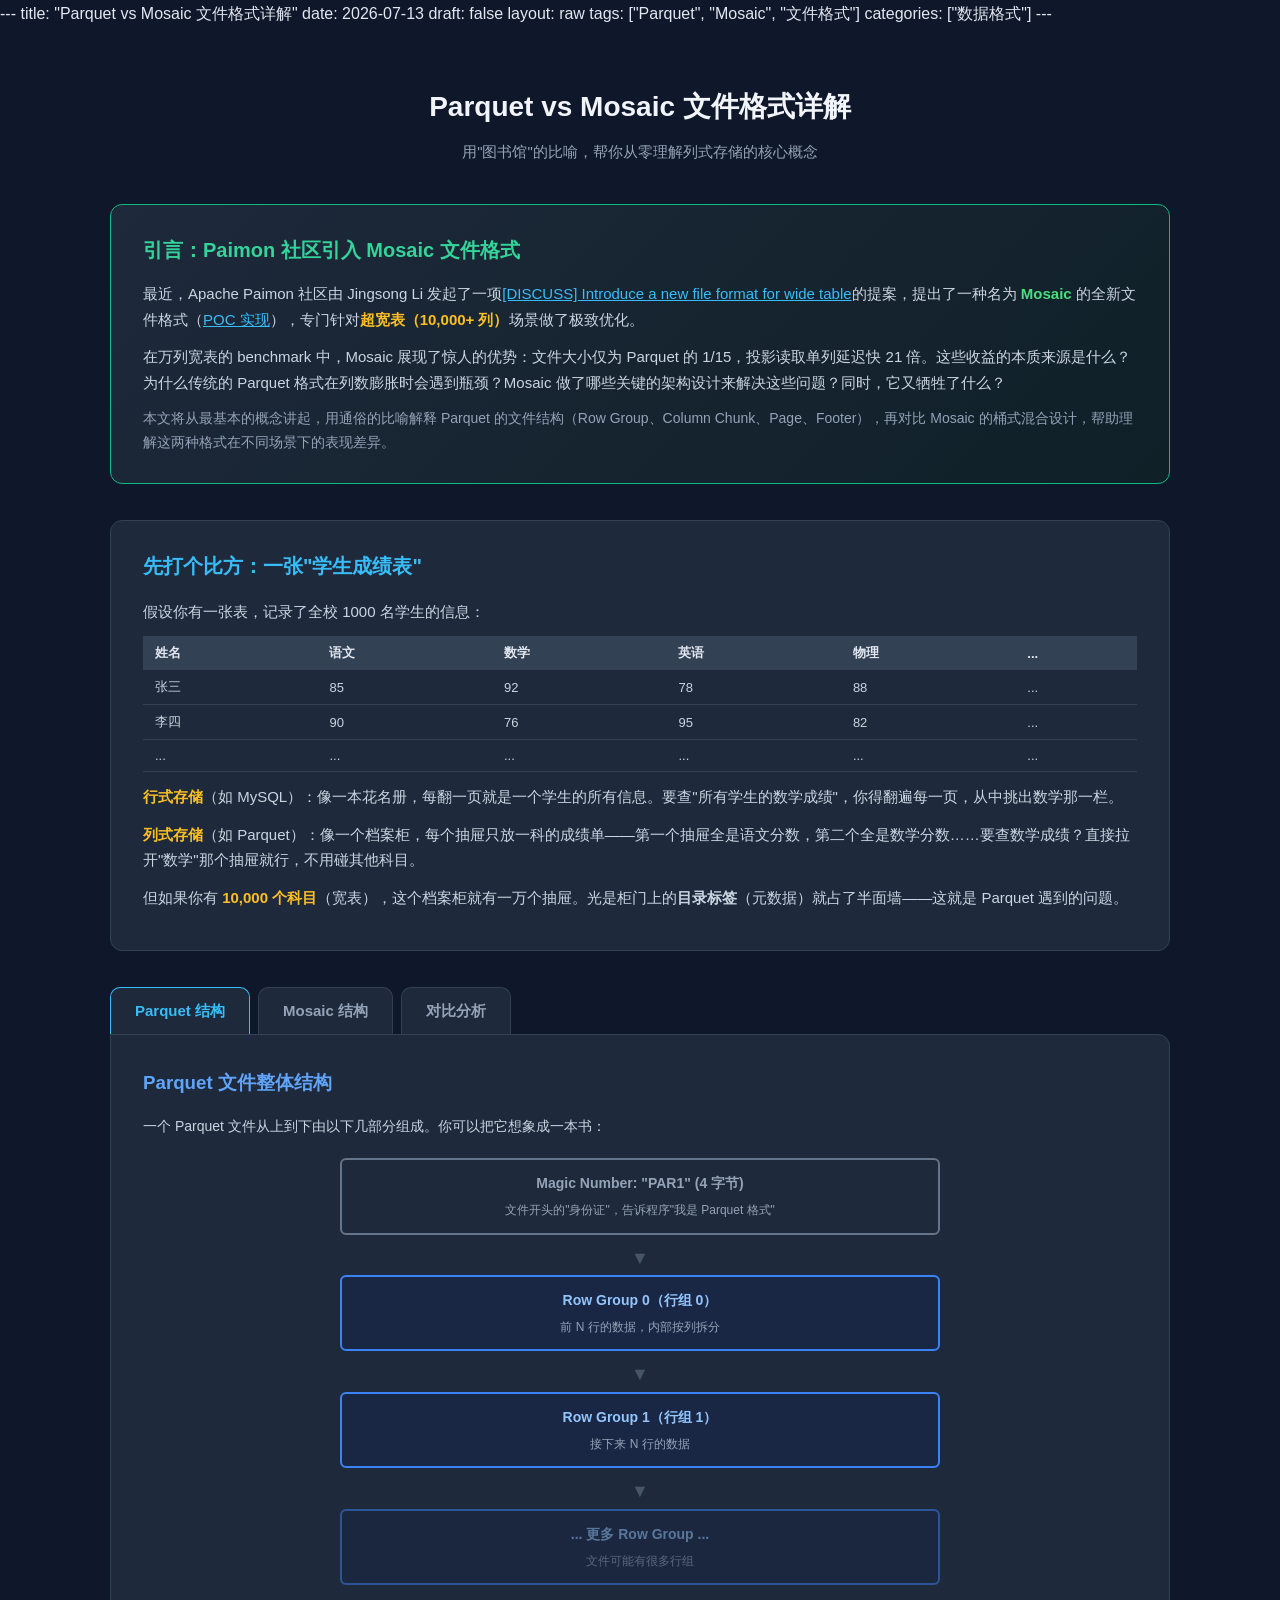
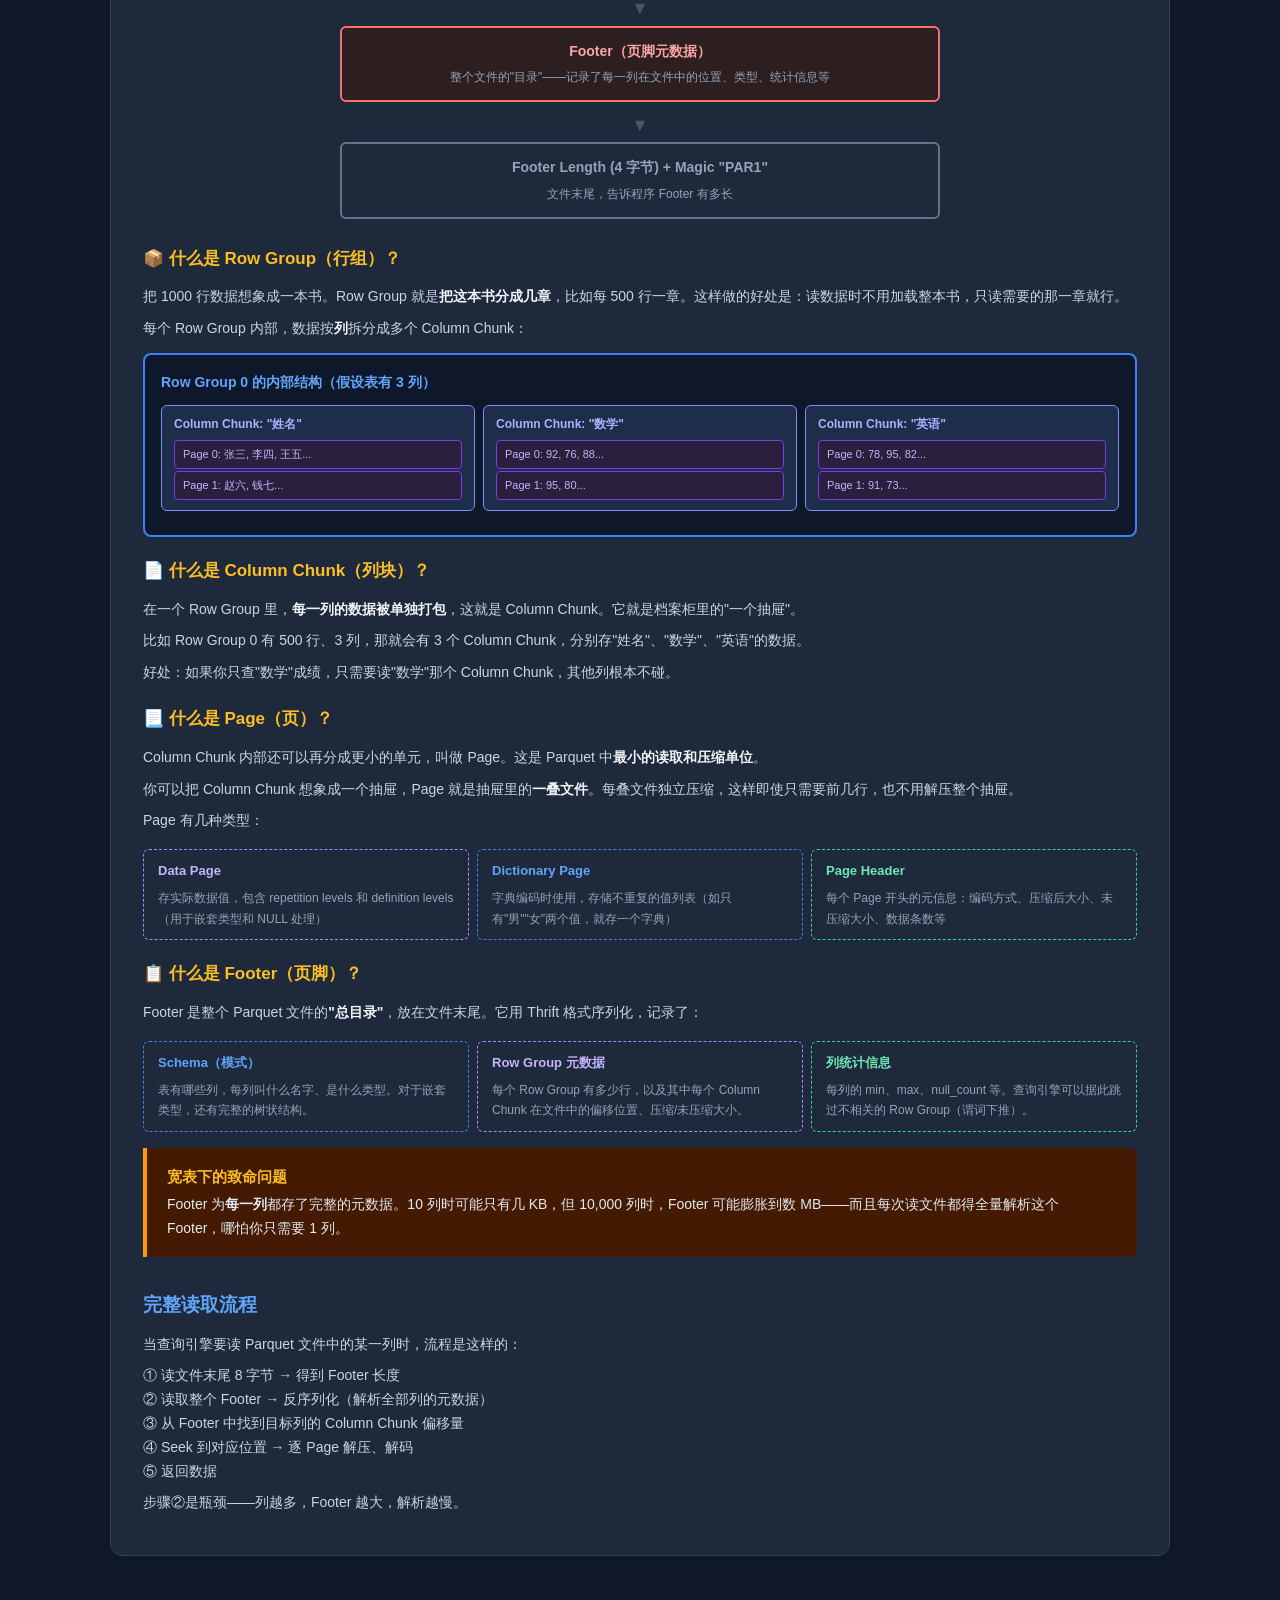
==== commit e4188c8c: "switch to PaperMod theme." ====
--- a/content/posts/parquet-vs-mosaic.html
+++ b/content/posts/parquet-vs-mosaic.html
@@ -1,3 +1,11 @@
+---
+title: "Parquet vs Mosaic 文件格式详解"
+date: 2026-07-13
+draft: false
+layout: raw
+tags: ["Parquet", "Mosaic", "文件格式"]
+categories: ["数据格式"]
+---
 <!DOCTYPE html>
 <html lang="zh-CN">
 <head>
